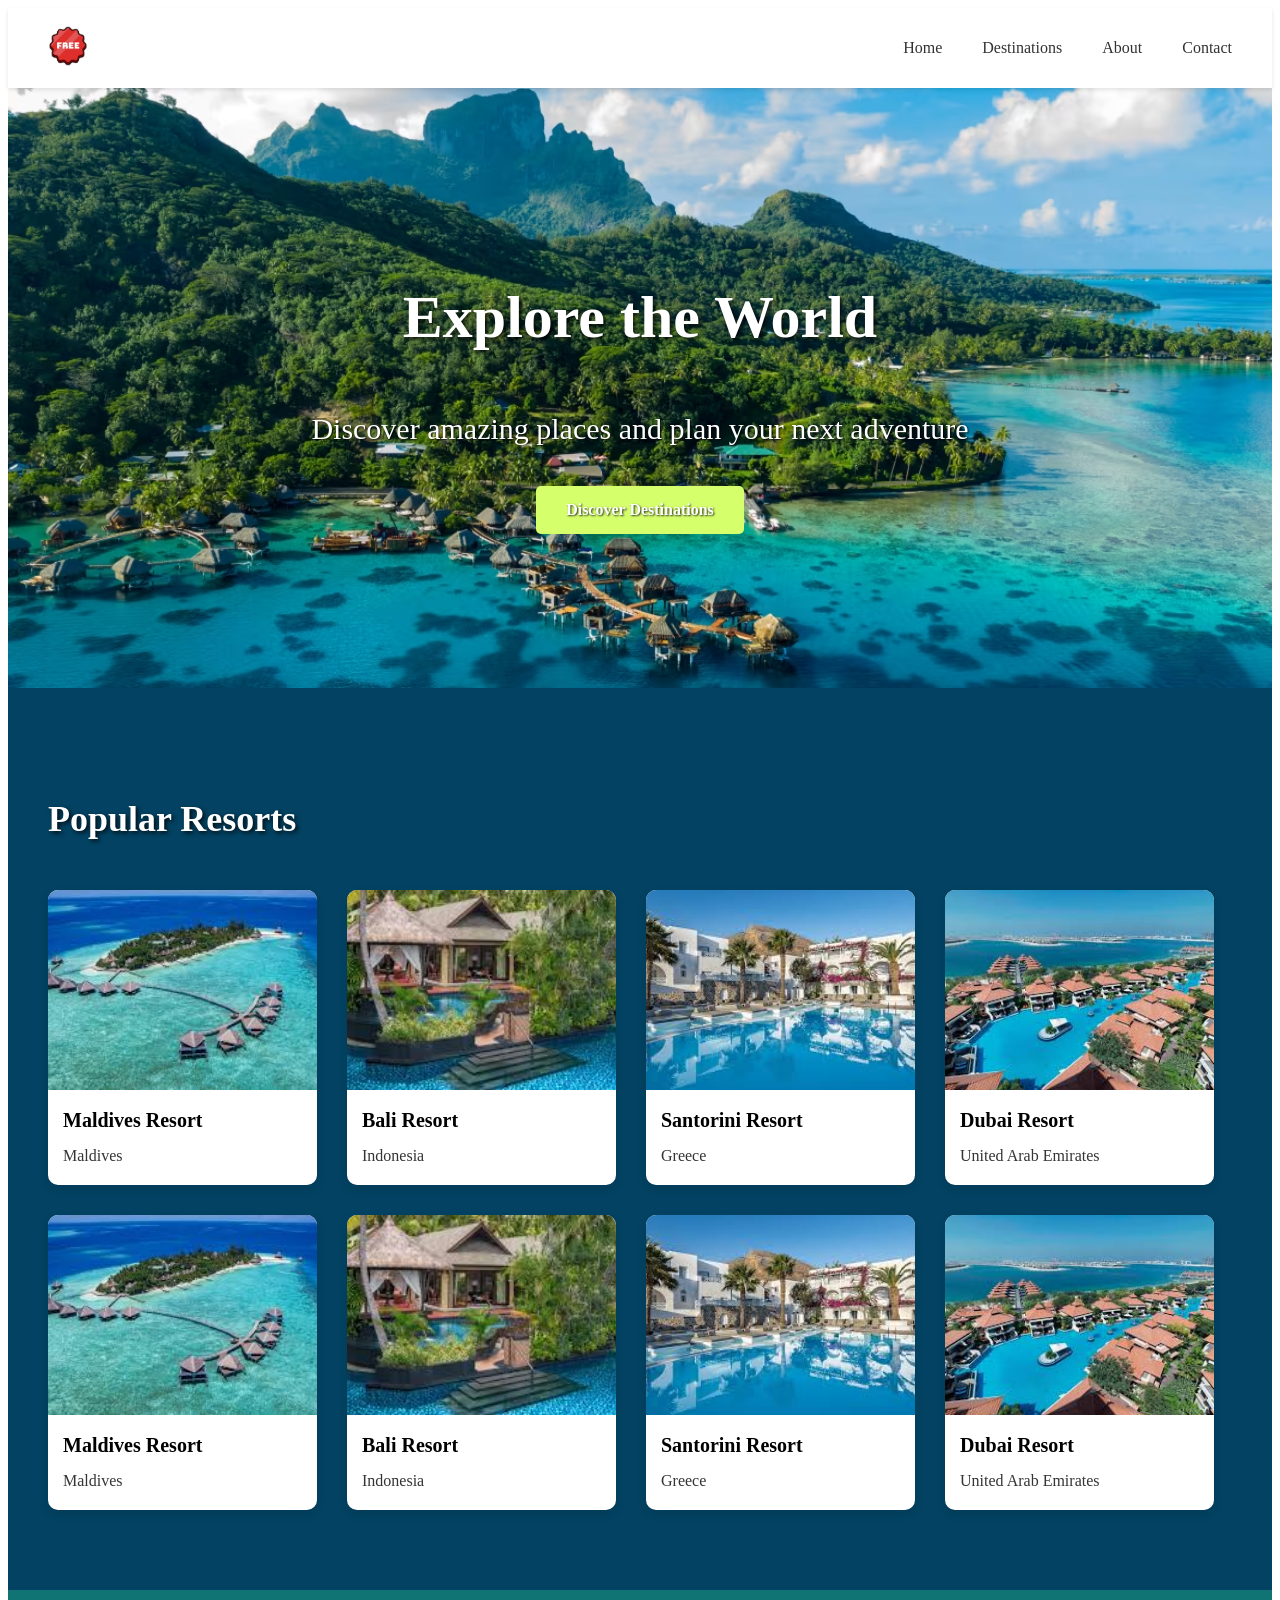
==== index.html @ da38464c "Add files via upload" ====
<!DOCTYPE html>
<html lang="sv">
<head>
    <meta charset="UTF-8">
    <meta name="viewport" content="width=device-width, initial-scale=1.0">
    <title>Travel Guide</title>
    <link rel="stylesheet" href="style.css">
</head>
<body>

    <div class="header">
        <div class="header-container">
            
            <div class="logo">
                <img src="loga test.jpg" alt="TravelGuide">
            </div>

            <nav class="nav-menu">
                <ul>
                    <li><a href="index.html" class="start">Home</a></li>
                    <li><a href="destination.html">Destinations</a></li>
                    <li><a href="#">About</a></li>
                    <li><a href="#">Contact</a></li>
                </ul>
            </nav>
        </div>
    </div>

    <div class="Hero">
        <div class="hero-content">
          <h1>Explore the World</h1>
         <p>Discover amazing places and plan your next adventure</p>
         <a href="destination.html" class="hero-btn">Discover Destinations</a>
        </div>
    </div>


    <div class="Destinations-section">

    <h2 class="Destinations-h2">Popular Resorts</h2>

    <div class="destinations-grid">

        <div class="destination-card">
            <img src="resort1.jpg" alt="Maldives Resort">
            <h3>Maldives Resort</h3>
            <p>Maldives</p>
        </div>

        <div class="destination-card">
            <img src="resort2.jpg" alt="Bali Resort">
            <h3>Bali Resort</h3>
            <p>Indonesia</p>
        </div>

        <div class="destination-card">
            <img src="resort3.jpg" alt="Santorini Resort">
            <h3>Santorini Resort</h3>
            <p>Greece</p>
        </div>

        <div class="destination-card">
            <img src="resort4.jpg" alt="Dubai Resort">
            <h3>Dubai Resort</h3>
            <p> United Arab Emirates</p>
        </div>

        <div class="destination-card">
            <img src="resort1.jpg" alt="Maldives Resort">
            <h3>Maldives Resort</h3>
            <p>Maldives</p>
        </div>

        <div class="destination-card">
            <img src="resort2.jpg" alt="Bali Resort">
            <h3>Bali Resort</h3>
            <p>Indonesia</p>
        </div>

        <div class="destination-card">
            <img src="resort3.jpg" alt="Santorini Resort">
            <h3>Santorini Resort</h3>
            <p>Greece</p>
        </div>

        <div class="destination-card">
            <img src="resort4.jpg" alt="Dubai Resort">
            <h3>Dubai Resort</h3>
            <p> United Arab Emirates</p>
        </div>

    </div>

</div>

    <div class="footer">


    </div>

</body>
</html>
---- style.css ----
/* Header */
.header {
    position: sticky;
    top: 0;
    left: 0;
    width: 100%;
    background-color: #ffffff;
    box-shadow: 0 2px 4px rgba(0, 0, 0, 0.1);
    z-index: 1000;
}

.header-container {
    max-width: 1400px;
    margin: 0 auto;
    padding: 0 40px;
    height: 80px;
    display: flex;
    align-items: center;
    justify-content: space-between;
}

.logo {
    /*  styling */
}

.logo img {
    height: 40px;
    width: auto;
}

.nav-menu ul {
    display: flex;
    list-style: none;
    gap: 40px;
    margin: 0;
    padding: 0;
}

.nav-menu a {
    text-decoration: none;
    color: #333333;
    font-weight: 500;
    transition: color 0.3s;
}

.nav-menu a:hover,
.nav-menu a.active {
    color: #d5ff6b;
}


/* Hero */
.Hero {
    height: 600px;
    background-image: url("scenery-hero.jpg"); 
    background-size: cover;
    background-position: center;
    display: flex;
    align-items: center;
    justify-content: center;
    
}


.hero-content {
    position: relative;
    color: white;
    text-shadow: 1px 1px 2px rgba(0, 0, 0, 0.8);    
    text-align: center;
    z-index: 1;
}

.hero-content h1 {
    font-size: 60px;
    margin-bottom: 60px;
    text-shadow: 2px 2px 4px rgba(0, 0, 0, 0.8);

}

.hero-content p {
    font-size: 30px;
    margin-bottom: 40px;
}

.hero-btn {
    background-color: #d5ff6b;
    color: white;
    padding: 15px 30px;
    text-decoration: none;
    border-radius: 5px;
    font-weight: bold;
    transition: 0.3s ease;
    display: inline-block;
}

.hero-btn:hover {
    transform: scale(1.1);
    background-color: #dbff80;
}



/* Destinations Section */
.Destinations-section {
    padding: 80px 40px;
    background-color: #034262;
}

.Destinations-h2 {
    text-align: left;
    font-size: 36px;
    text-shadow: 2px 2px 4px rgba(0, 0, 0, 0.8);
    margin-bottom: 50px;
    color: white;
}

.destinations-grid {
    display: flex;
    flex-wrap: wrap;
    gap: 30px;
}

.destination-card {
    background-color: white;
    border-radius: 10px;
    overflow: hidden;
    box-shadow: 0 4px 10px rgba(0,0,0,0.1);
    transition: transform 0.3s;
    width: 269px;
}

.destination-card:hover {
    transform: scale(1.05);
}

.destination-card img {
    width: 100%;
    height: 200px;
    object-fit: cover;
}

.destination-card h3 {
    font-size: 20px;
    margin: 15px;
}

.destination-card p {
    margin: 0 15px 20px;
    color: #343434;
}

.footer {
    height: 250px;
    background-color: #107474;
}
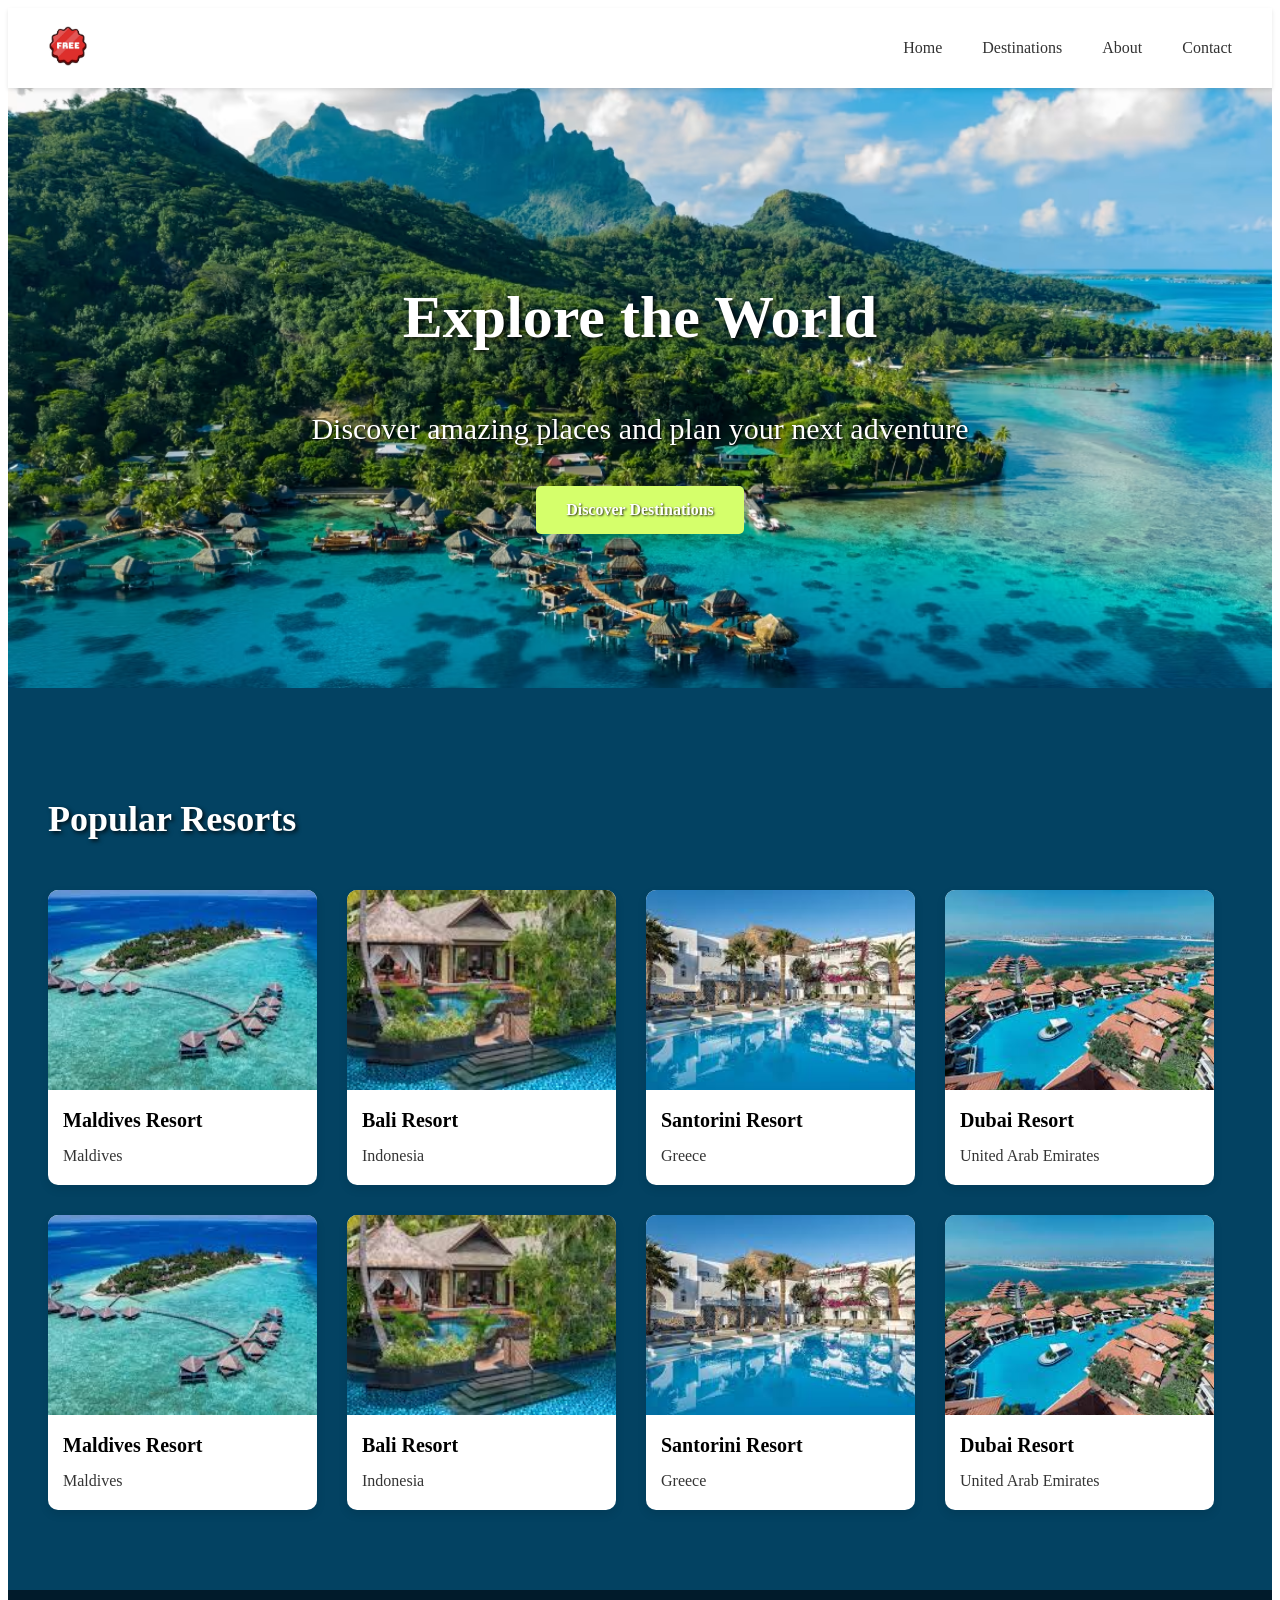
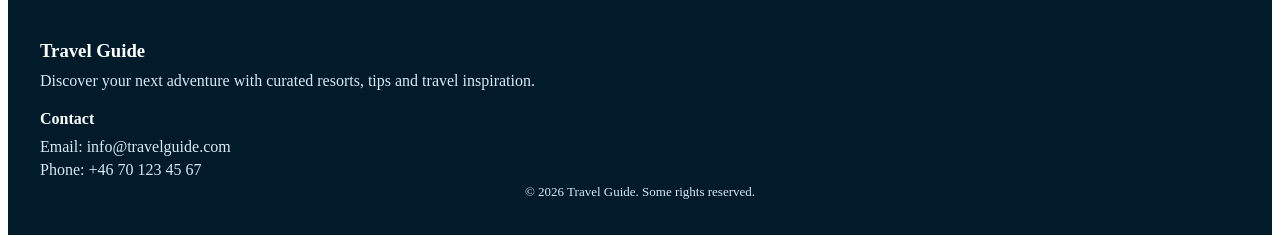
==== commit c7e0eff0: "Footer fixad" ====
--- a/index.html
+++ b/index.html
@@ -12,7 +12,7 @@
         <div class="header-container">
             
             <div class="logo">
-                <img src="loga test.jpg" alt="TravelGuide">
+                <img src="images/loga test.jpg" alt="TravelGuide">
             </div>
 
             <nav class="nav-menu">
@@ -42,49 +42,49 @@
     <div class="destinations-grid">
 
         <div class="destination-card">
-            <img src="resort1.jpg" alt="Maldives Resort">
+            <img src="images/resort1.jpg" alt="Maldives Resort">
             <h3>Maldives Resort</h3>
             <p>Maldives</p>
         </div>
 
         <div class="destination-card">
-            <img src="resort2.jpg" alt="Bali Resort">
+            <img src="images/resort2.jpg" alt="Bali Resort">
             <h3>Bali Resort</h3>
             <p>Indonesia</p>
         </div>
 
         <div class="destination-card">
-            <img src="resort3.jpg" alt="Santorini Resort">
+            <img src="images/resort3.jpg" alt="Santorini Resort">
             <h3>Santorini Resort</h3>
             <p>Greece</p>
         </div>
 
         <div class="destination-card">
-            <img src="resort4.jpg" alt="Dubai Resort">
+            <img src="images/resort4.jpg" alt="Dubai Resort">
             <h3>Dubai Resort</h3>
             <p> United Arab Emirates</p>
         </div>
 
         <div class="destination-card">
-            <img src="resort1.jpg" alt="Maldives Resort">
+            <img src="images/resort1.jpg" alt="Maldives Resort">
             <h3>Maldives Resort</h3>
             <p>Maldives</p>
         </div>
 
         <div class="destination-card">
-            <img src="resort2.jpg" alt="Bali Resort">
+            <img src="images/resort2.jpg" alt="Bali Resort">
             <h3>Bali Resort</h3>
             <p>Indonesia</p>
         </div>
 
         <div class="destination-card">
-            <img src="resort3.jpg" alt="Santorini Resort">
+            <img src="images/resort3.jpg" alt="Santorini Resort">
             <h3>Santorini Resort</h3>
             <p>Greece</p>
         </div>
 
         <div class="destination-card">
-            <img src="resort4.jpg" alt="Dubai Resort">
+            <img src="images/resort4.jpg" alt="Dubai Resort">
             <h3>Dubai Resort</h3>
             <p> United Arab Emirates</p>
         </div>
@@ -93,10 +93,20 @@
 
 </div>
 
-    <div class="footer">
-
-
+    <footer class="footer">
+    <div class="footer-container">
+        <div class="footer-rad">
+            <h3>Travel Guide</h3>
+            <p>Discover your next adventure with curated resorts, tips and travel inspiration.</p>
+        </div>
+        <div class="footer-rad">
+            <h4>Contact</h4>
+            <p>Email: info@travelguide.com</p>
+            <p>Phone: +46 70 123 45 67</p>
+        </div>
     </div>
+    <p class="footer-note">&copy; 2026 Travel Guide. Some rights reserved.</p>
+</footer>
 
 </body>
 </html>
--- a/style.css
+++ b/style.css
@@ -53,7 +53,7 @@
 /* Hero */
 .Hero {
     height: 600px;
-    background-image: url("scenery-hero.jpg"); 
+    background-image: url("images/scenery-hero.jpg"); 
     background-size: cover;
     background-position: center;
     display: flex;
@@ -150,7 +150,31 @@
     color: #343434;
 }
 
+/* Footer */
 .footer {
-    height: 250px;
-    background-color: #107474;
-}+    background-color: #011b2b;
+    color: #ffffff;
+    padding: 30px 20px;
+}
+
+.footer-container {
+    max-width: 1200px;
+    margin: 0 auto;
+}
+
+.footer h3,
+.footer h4 {
+    margin: 20px 0 10px;
+}
+
+.footer p {
+    margin: 5px 0;
+    color: #d9e8f7;
+}
+
+.footer-note {
+    margin-top: 20px;
+    text-align: center;
+    color: #9bb7ce;
+    font-size: 13px;
+}
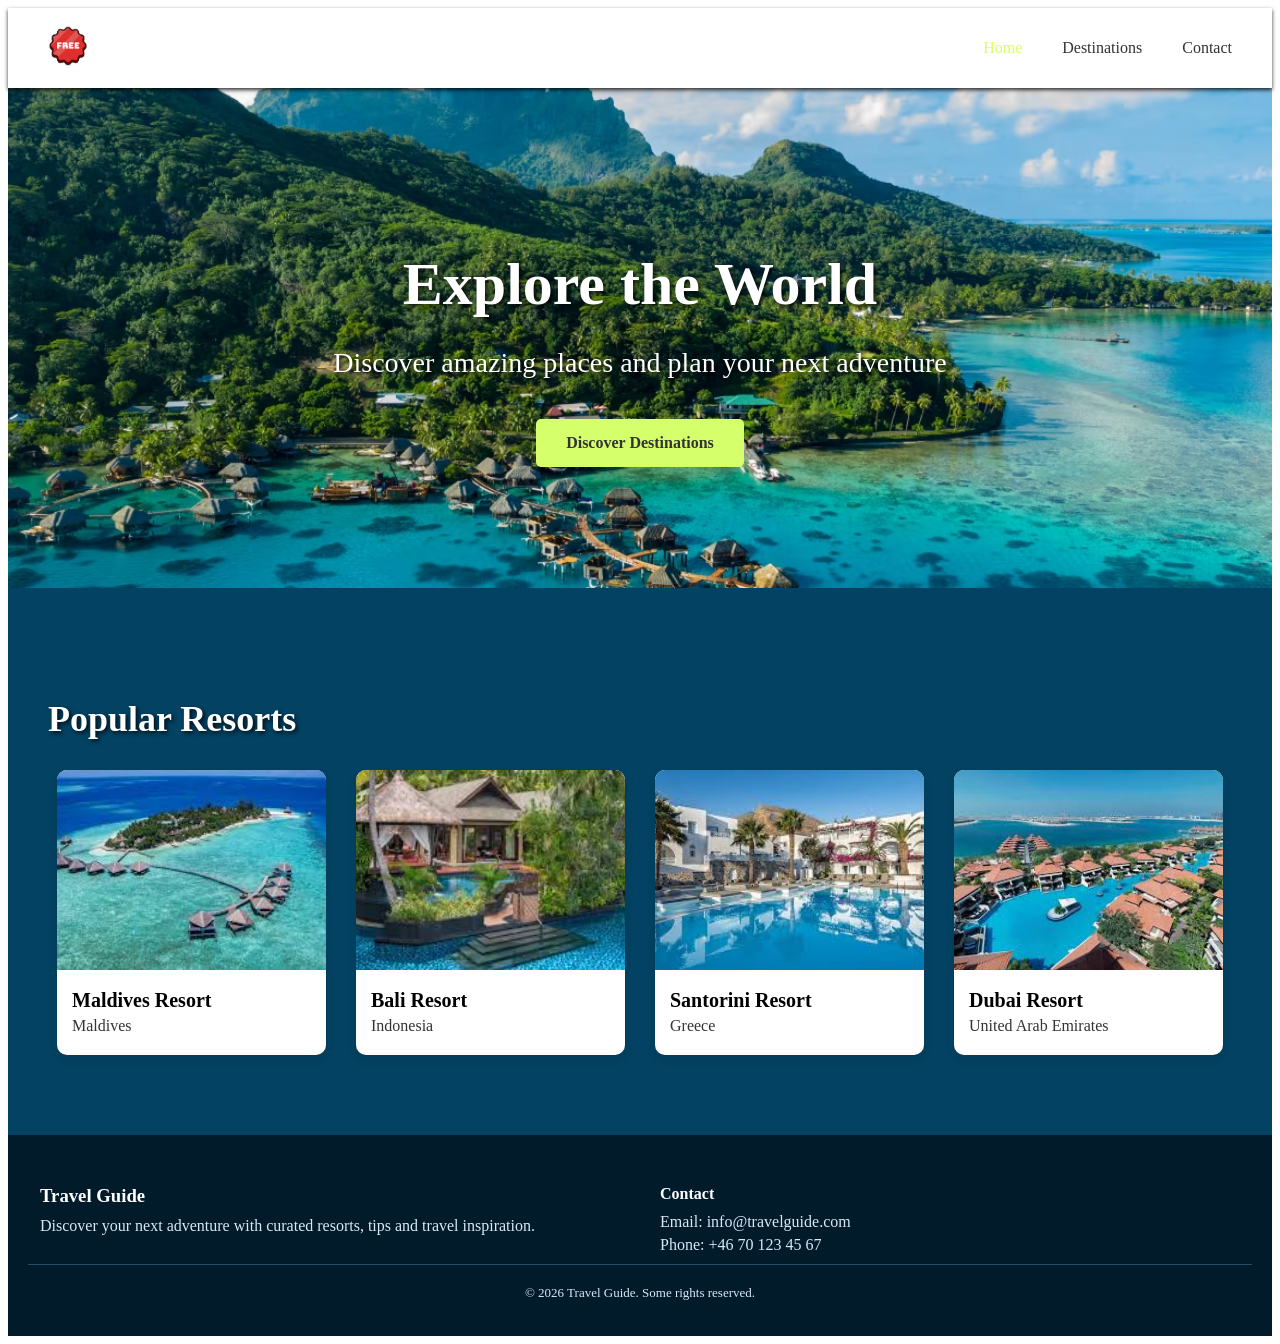
==== commit c0828813: "Gjort om typ hela koden och skapat Destinations sida" ====
--- a/index.html
+++ b/index.html
@@ -10,103 +10,73 @@
 
     <div class="header">
         <div class="header-container">
-            
             <div class="logo">
                 <img src="images/loga test.jpg" alt="TravelGuide">
             </div>
 
             <nav class="nav-menu">
                 <ul>
-                    <li><a href="index.html" class="start">Home</a></li>
+                    <li><a href="index.html" class="active">Home</a></li>
                     <li><a href="destination.html">Destinations</a></li>
-                    <li><a href="#">About</a></li>
                     <li><a href="#">Contact</a></li>
                 </ul>
             </nav>
         </div>
     </div>
 
+
     <div class="Hero">
         <div class="hero-content">
-          <h1>Explore the World</h1>
-         <p>Discover amazing places and plan your next adventure</p>
-         <a href="destination.html" class="hero-btn">Discover Destinations</a>
+            <h1>Explore the World</h1>
+            <p>Discover amazing places and plan your next adventure</p>
+            <a href="destination.html" class="hero-btn">Discover Destinations</a>
         </div>
     </div>
 
+    <div class="Destinations-section">
+        <h2 class="Destinations-h2">Popular Resorts</h2>
 
-    <div class="Destinations-section">
+        <div class="destinations-grid">
+            <div class="destination-card">
+                <img src="images/resort1.jpg" alt="Maldives Resort">
+                <h3>Maldives Resort</h3>
+                <p>Maldives</p>
+            </div>
+            <div class="destination-card">
+                <img src="images/resort2.jpg" alt="Bali Resort">
+                <h3>Bali Resort</h3>
+                <p>Indonesia</p>
+            </div>
+            <div class="destination-card">
+                <img src="images/resort3.jpg" alt="Santorini Resort">
+                <h3>Santorini Resort</h3>
+                <p>Greece</p>
+            </div>
+            <div class="destination-card">
+                <img src="images/resort4.jpg" alt="Dubai Resort">
+                <h3>Dubai Resort</h3>
+                <p>United Arab Emirates</p>
+            </div>
 
-    <h2 class="Destinations-h2">Popular Resorts</h2>
-
-    <div class="destinations-grid">
-
-        <div class="destination-card">
-            <img src="images/resort1.jpg" alt="Maldives Resort">
-            <h3>Maldives Resort</h3>
-            <p>Maldives</p>
+            
         </div>
-
-        <div class="destination-card">
-            <img src="images/resort2.jpg" alt="Bali Resort">
-            <h3>Bali Resort</h3>
-            <p>Indonesia</p>
-        </div>
-
-        <div class="destination-card">
-            <img src="images/resort3.jpg" alt="Santorini Resort">
-            <h3>Santorini Resort</h3>
-            <p>Greece</p>
-        </div>
-
-        <div class="destination-card">
-            <img src="images/resort4.jpg" alt="Dubai Resort">
-            <h3>Dubai Resort</h3>
-            <p> United Arab Emirates</p>
-        </div>
-
-        <div class="destination-card">
-            <img src="images/resort1.jpg" alt="Maldives Resort">
-            <h3>Maldives Resort</h3>
-            <p>Maldives</p>
-        </div>
-
-        <div class="destination-card">
-            <img src="images/resort2.jpg" alt="Bali Resort">
-            <h3>Bali Resort</h3>
-            <p>Indonesia</p>
-        </div>
-
-        <div class="destination-card">
-            <img src="images/resort3.jpg" alt="Santorini Resort">
-            <h3>Santorini Resort</h3>
-            <p>Greece</p>
-        </div>
-
-        <div class="destination-card">
-            <img src="images/resort4.jpg" alt="Dubai Resort">
-            <h3>Dubai Resort</h3>
-            <p> United Arab Emirates</p>
-        </div>
-
     </div>
 
-</div>
-
+    <!-- Footer -->
     <footer class="footer">
-    <div class="footer-container">
-        <div class="footer-rad">
-            <h3>Travel Guide</h3>
-            <p>Discover your next adventure with curated resorts, tips and travel inspiration.</p>
+        <div class="footer-container">
+            <div class="footer-rad">
+                <h3>Travel Guide</h3>
+                <p>Discover your next adventure with curated resorts, tips and travel inspiration.</p>
+            </div>
+            <div class="footer-rad">
+                <h4>Contact</h4>
+                <p>Email: info@travelguide.com</p>
+                <p>Phone: +46 70 123 45 67</p>
+            </div>
         </div>
-        <div class="footer-rad">
-            <h4>Contact</h4>
-            <p>Email: info@travelguide.com</p>
-            <p>Phone: +46 70 123 45 67</p>
-        </div>
-    </div>
-    <p class="footer-note">&copy; 2026 Travel Guide. Some rights reserved.</p>
-</footer>
+        <p class="footer-note">&copy; 2026 Travel Guide. Some rights reserved.</p>
+    </footer>
 
 </body>
 </html>
--- a/style.css
+++ b/style.css
@@ -1,4 +1,3 @@
-
 /* Header */
 .header {
     position: sticky;
@@ -6,7 +5,7 @@
     left: 0;
     width: 100%;
     background-color: #ffffff;
-    box-shadow: 0 2px 4px rgba(0, 0, 0, 0.1);
+    box-shadow: 0 2px 4px rgba(0, 0, 0, 0.8);
     z-index: 1000;
 }
 
@@ -20,10 +19,6 @@
     justify-content: space-between;
 }
 
-.logo {
-    /*  styling */
-}
-
 .logo img {
     height: 40px;
     width: auto;
@@ -49,43 +44,39 @@
     color: #d5ff6b;
 }
 
-
 /* Hero */
 .Hero {
-    height: 600px;
-    background-image: url("images/scenery-hero.jpg"); 
-    background-size: cover;
-    background-position: center;
+    min-height: 500px;
+    background: url("images/scenery-hero.jpg") center/cover no-repeat;
     display: flex;
     align-items: center;
     justify-content: center;
-    
-}
+    text-align: center;
+}
+
 
 
 .hero-content {
-    position: relative;
     color: white;
-    text-shadow: 1px 1px 2px rgba(0, 0, 0, 0.8);    
-    text-align: center;
-    z-index: 1;
+    max-width: 800px;
+    padding: 0 20px;
 }
 
 .hero-content h1 {
     font-size: 60px;
-    margin-bottom: 60px;
+    margin-bottom: 20px;
     text-shadow: 2px 2px 4px rgba(0, 0, 0, 0.8);
-
 }
 
 .hero-content p {
-    font-size: 30px;
+    font-size: 28px;
     margin-bottom: 40px;
+    text-shadow: 2px 2px 4px rgba(0, 0, 0, 0.8);
 }
 
 .hero-btn {
     background-color: #d5ff6b;
-    color: white;
+    color: #333;
     padding: 15px 30px;
     text-decoration: none;
     border-radius: 5px;
@@ -95,11 +86,9 @@
 }
 
 .hero-btn:hover {
-    transform: scale(1.1);
+    transform: scale(1.08);
     background-color: #dbff80;
 }
-
-
 
 /* Destinations Section */
 .Destinations-section {
@@ -111,7 +100,7 @@
     text-align: left;
     font-size: 36px;
     text-shadow: 2px 2px 4px rgba(0, 0, 0, 0.8);
-    margin-bottom: 50px;
+    margin-bottom: 30px;
     color: white;
 }
 
@@ -119,6 +108,7 @@
     display: flex;
     flex-wrap: wrap;
     gap: 30px;
+    justify-content: center;
 }
 
 .destination-card {
@@ -128,6 +118,7 @@
     box-shadow: 0 4px 10px rgba(0,0,0,0.1);
     transition: transform 0.3s;
     width: 269px;
+    flex: 0 0 269px;
 }
 
 .destination-card:hover {
@@ -142,13 +133,93 @@
 
 .destination-card h3 {
     font-size: 20px;
-    margin: 15px;
+    margin: 15px 15px 5px;
 }
 
 .destination-card p {
     margin: 0 15px 20px;
     color: #343434;
 }
+/*destinations-hero*/
+.destinations-hero {
+    height: 450px;
+    background-image: url("images/scenery-hero.jpg"); 
+    background-size: cover;
+    background-position: center;
+    display: flex;
+    align-items: center;
+    justify-content: center;
+    position: relative;
+    margin-top: -1px;
+}
+
+.destinations-hero-content {
+    position: relative;
+    color: white;
+    text-align: center;
+    z-index: 2;
+    max-width: 800px;
+    padding: 0 20px;
+}
+
+.destinations-hero h1 {
+    font-size: 48px;
+    margin-bottom: 15px;
+    text-shadow: 2px 2px 6px rgba(0, 0, 0, 0.8);
+}
+
+.destinations-hero p {
+    font-size: 24px;
+    margin-bottom: 0;
+    text-shadow: 1px 1px 4px rgba(0, 0, 0, 0.8);
+}
+
+.search-container {
+    max-width: 1200px;
+    margin: -140px auto 40px;
+    padding: 0 40px;
+    position: relative;
+    z-index: 10;
+}
+
+.search-box {
+    background: white;
+    padding: 25px 30px;
+    border-radius: 12px;
+    box-shadow: 0 10px 30px rgba(0,0,0,0.15);
+    display: flex;
+    gap: 15px;
+    align-items: center;
+    flex-wrap: wrap;
+}
+
+.search-input {
+    flex: 1;
+    min-width: 250px;
+    padding: 14px 20px;
+    border: 1px solid #ddd;
+    border-radius: 8px;
+    font-size: 16px;
+}
+
+.filter-group {
+    display: flex;
+    gap: 10px;
+    flex-wrap: wrap;
+}
+
+.filter-btn {
+    padding: 10px 20px;
+    background: white;
+    transition: all 0.3s;
+}
+
+
+.filter-btn:hover {
+    background: #d5ff6b;
+    border-color: #d5ff6b;
+}
+
 
 /* Footer */
 .footer {
@@ -160,6 +231,15 @@
 .footer-container {
     max-width: 1200px;
     margin: 0 auto;
+    display: flex;
+    justify-content: space-between;
+    flex-wrap: wrap;
+    gap: 40px;
+}
+
+.footer-rad {
+    flex: 1;
+    min-width: 250px;
 }
 
 .footer h3,
@@ -173,8 +253,11 @@
 }
 
 .footer-note {
-    margin-top: 20px;
+    margin-top: 40px;
     text-align: center;
     color: #9bb7ce;
     font-size: 13px;
-}
+    border-top: 1px solid #234b6b;
+    padding-top: 20px;
+}
+
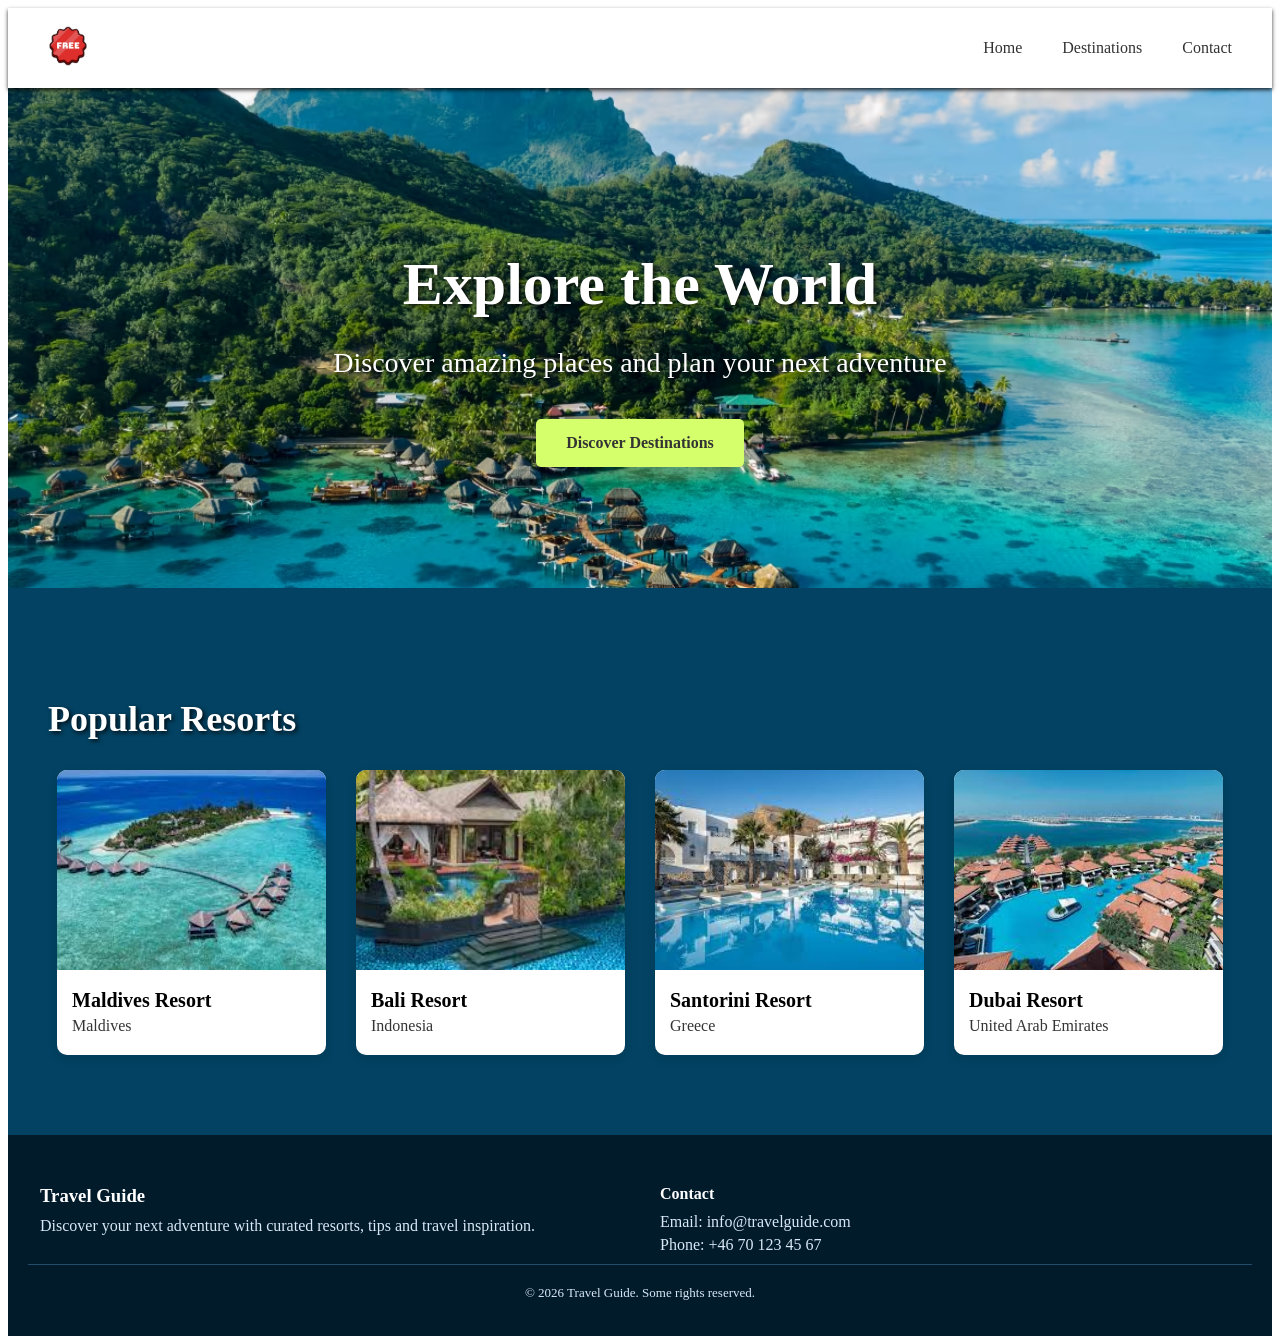
==== commit d4375453: "Snabb Css på contact och små fix, martin have mercy" ====
--- a/index.html
+++ b/index.html
@@ -16,9 +16,9 @@
 
             <nav class="nav-menu">
                 <ul>
-                    <li><a href="index.html" class="active">Home</a></li>
+                    <li><a href="index.html">Home</a></li>
                     <li><a href="destination.html">Destinations</a></li>
-                    <li><a href="#">Contact</a></li>
+                    <li><a href="contact.html">Contact</a></li>
                 </ul>
             </nav>
         </div>
--- a/style.css
+++ b/style.css
@@ -261,3 +261,36 @@
     padding-top: 20px;
 }
 
+.contact-section {
+    padding: 60px 40px;
+    max-width: 1000px;
+    margin: 110px auto;
+}
+
+.contact-table {
+    width: 100%;
+    border-collapse: collapse;
+    margin: 30px 0;
+}
+
+.contact-table th,
+.contact-table td {
+    padding: 14px;
+    border: 1px solid #ccc;
+    text-align: left;
+}
+
+.contact-table thead tr {
+    background-color: #034262;
+    color: white;
+}
+
+.contact-table tbody tr.row1 { background-color: #f0f8ff; }
+.contact-table tbody tr.row2 { background-color: #e6ffe6; }
+.contact-table tbody tr.row3 { background-color: #b9a79b; }
+
+.contact-table tfoot .last-row {
+    background-color: #011b2b;
+    color: #d5ff6b;
+
+}
